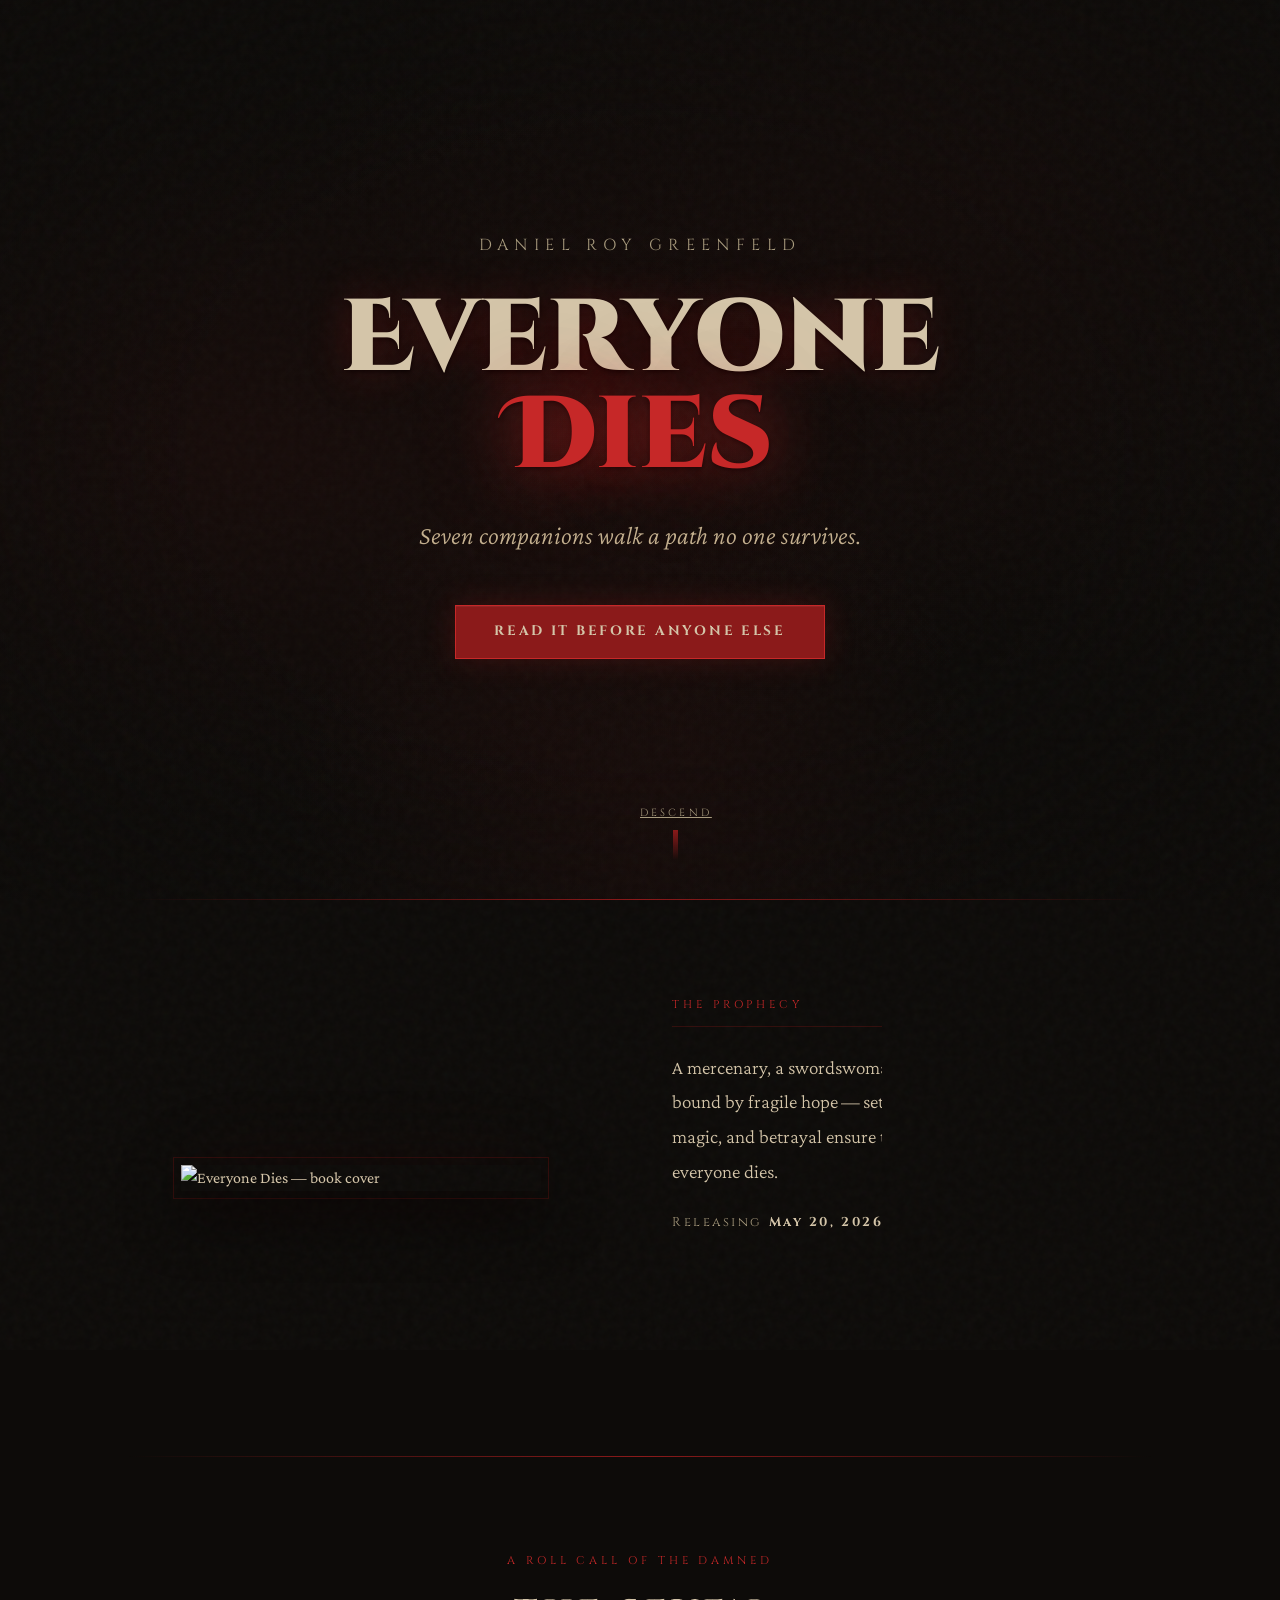
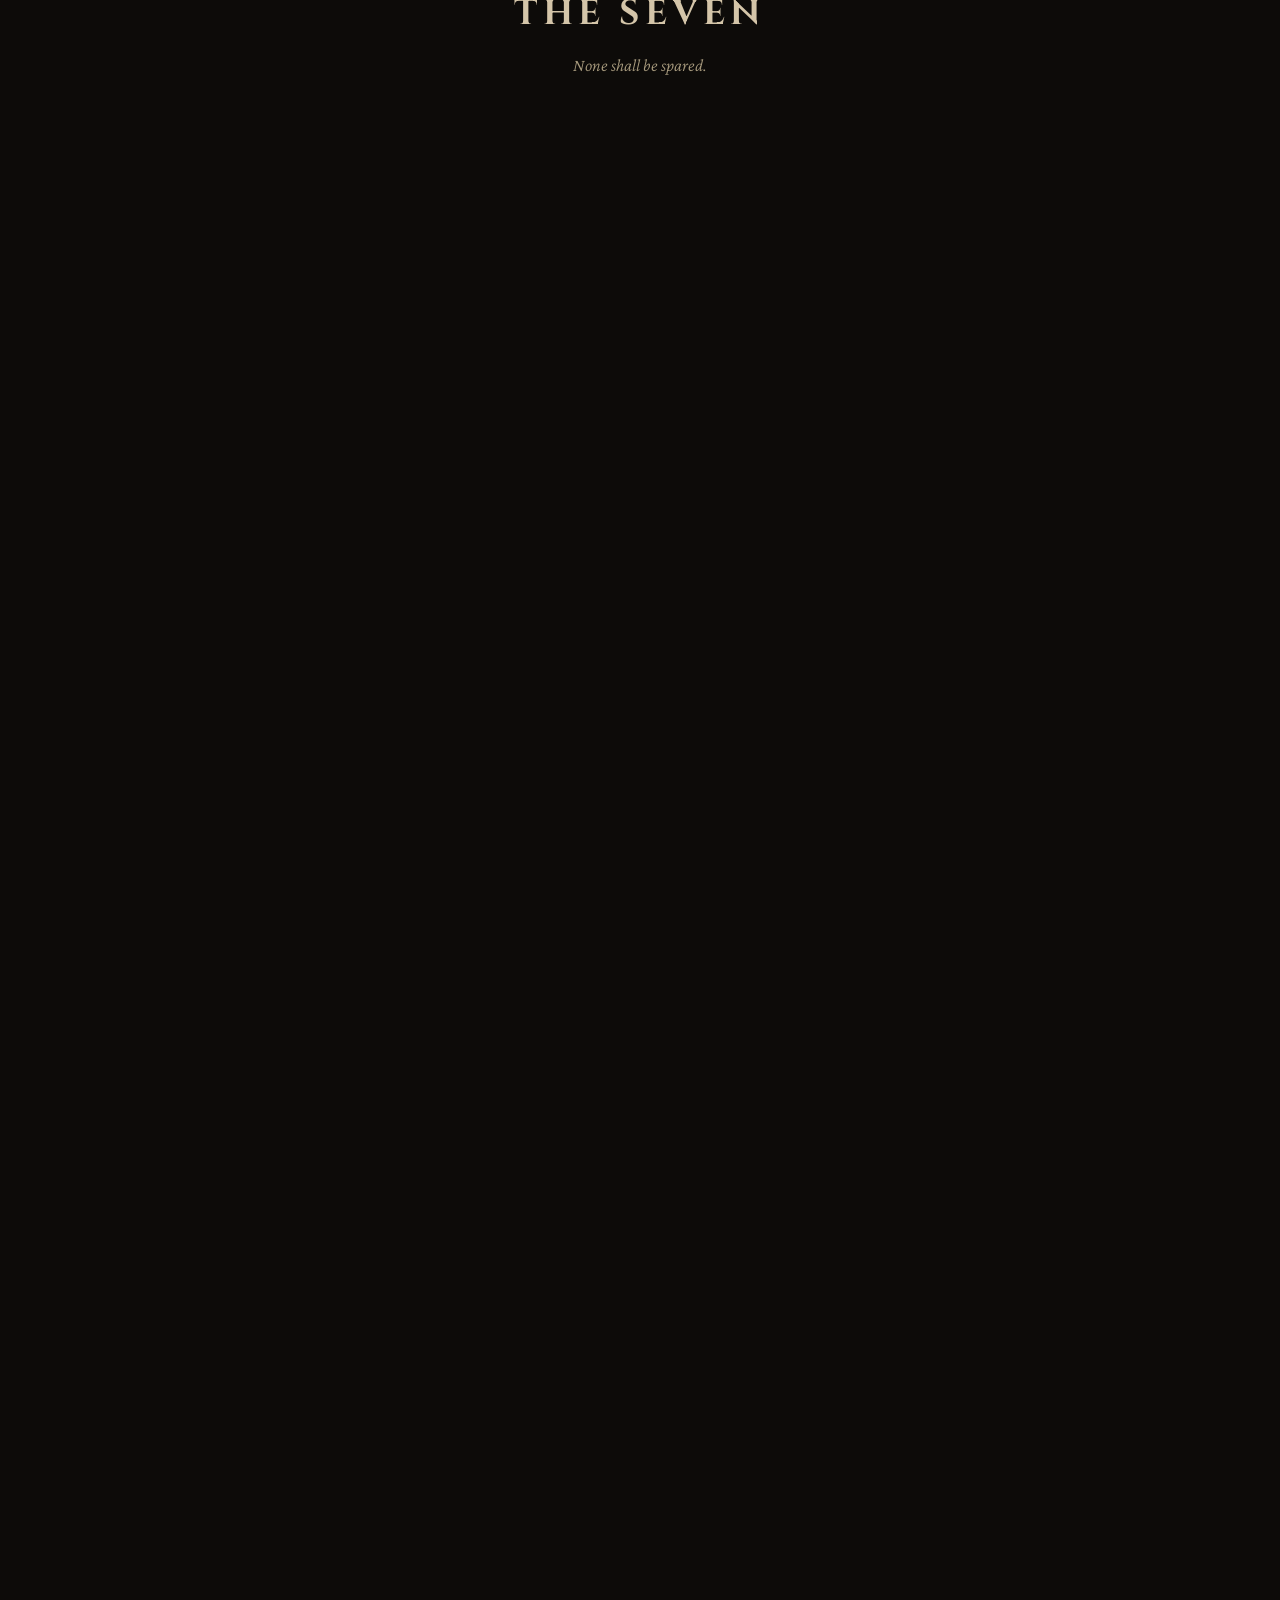
==== templates/index.html @ 9774871b "Convert over to grum daniel" ====
<!DOCTYPE html>
<html lang="en">
<head>
    <meta charset="UTF-8">
    <meta name="viewport" content="width=device-width, initial-scale=1.0">
    <title>Daniel Roy Greenfeld — Everyone Dies</title>
    <meta name="description" content="Seven companions walk a path no one survives. Everyone Dies — a grimdark fantasy by Daniel Roy Greenfeld. Get your free advance copy.">
    <meta property="og:title" content="Everyone Dies — Daniel Roy Greenfeld">
    <meta property="og:description" content="Seven companions walk a path no one survives. Get your free advance review copy.">
    <meta property="og:image" content="https://andurilharkness.com/static/images/everyone-dies.jpg">
    <meta property="og:type" content="website">
    <meta property="og:url" content="https://andurilharkness.com">
    <meta name="twitter:card" content="summary_large_image">
    <link rel="preconnect" href="https://fonts.googleapis.com">
    <link rel="preconnect" href="https://fonts.gstatic.com" crossorigin>
    <link href="https://fonts.googleapis.com/css2?family=Cinzel:wght@400;700;900&family=Crimson+Pro:ital,wght@0,300;0,400;0,600;1,300;1,400&family=Cinzel+Decorative:wght@700;900&display=swap" rel="stylesheet">
    <style>
        *, *::before, *::after {
            margin: 0;
            padding: 0;
            box-sizing: border-box;
        }

        :root {
            --blood: #8b1a1a;
            --blood-bright: #c62828;
            --blood-glow: #e53935;
            --bone: #d4c5a9;
            --bone-dim: #a89b7e;
            --parchment: #c4b08f;
            --charcoal: #1a1714;
            --obsidian: #0d0b09;
            --ash: #2a2520;
            --smoke: #3d3630;
            --ember: rgba(198, 40, 40, 0.6);
        }

        html {
            scroll-behavior: smooth;
        }

        body {
            background-color: var(--obsidian);
            color: var(--bone);
            font-family: 'Crimson Pro', Georgia, serif;
            overflow-x: hidden;
            line-height: 1.6;
            -webkit-font-smoothing: antialiased;
        }

        /* ---- ATMOSPHERIC BACKGROUND ---- */
        .atmosphere {
            position: fixed;
            top: 0;
            left: 0;
            width: 100%;
            height: 100%;
            pointer-events: none;
            z-index: 0;
        }

        .atmosphere::before {
            content: '';
            position: absolute;
            top: 0;
            left: 0;
            width: 100%;
            height: 100%;
            background:
                radial-gradient(ellipse at 20% 50%, rgba(139, 26, 26, 0.08) 0%, transparent 60%),
                radial-gradient(ellipse at 80% 20%, rgba(139, 26, 26, 0.05) 0%, transparent 50%),
                radial-gradient(ellipse at 50% 100%, rgba(139, 26, 26, 0.1) 0%, transparent 40%);
        }

        .atmosphere::after {
            content: '';
            position: absolute;
            top: 0;
            left: 0;
            width: 100%;
            height: 100%;
            background:
                radial-gradient(ellipse at center, transparent 50%, var(--obsidian) 100%);
        }

        /* Noise texture overlay */
        .grain {
            position: fixed;
            top: -50%;
            left: -50%;
            width: 200%;
            height: 200%;
            pointer-events: none;
            z-index: 1;
            opacity: 0.03;
            background-image: url("data:image/svg+xml,%3Csvg viewBox='0 0 256 256' xmlns='http://www.w3.org/2000/svg'%3E%3Cfilter id='noise'%3E%3CfeTurbulence type='fractalNoise' baseFrequency='0.9' numOctaves='4' stitchTiles='stitch'/%3E%3C/filter%3E%3Crect width='100%25' height='100%25' filter='url(%23noise)'/%3E%3C/svg%3E");
        }

        /* ---- EMBERS (floating particles) ---- */
        .embers {
            position: fixed;
            top: 0;
            left: 0;
            width: 100%;
            height: 100%;
            pointer-events: none;
            z-index: 2;
            overflow: hidden;
        }

        .ember {
            position: absolute;
            width: 2px;
            height: 2px;
            background: var(--blood-bright);
            border-radius: 50%;
            box-shadow: 0 0 6px 2px var(--ember), 0 0 12px 4px rgba(198, 40, 40, 0.3);
            animation: float-up linear infinite;
            opacity: 0;
        }

        .ember:nth-child(1) { left: 10%; animation-duration: 14s; animation-delay: 0s; }
        .ember:nth-child(2) { left: 25%; animation-duration: 18s; animation-delay: 3s; }
        .ember:nth-child(3) { left: 45%; animation-duration: 16s; animation-delay: 7s; }
        .ember:nth-child(4) { left: 65%; animation-duration: 20s; animation-delay: 2s; }
        .ember:nth-child(5) { left: 80%; animation-duration: 15s; animation-delay: 5s; }
        .ember:nth-child(6) { left: 35%; animation-duration: 22s; animation-delay: 9s; }
        .ember:nth-child(7) { left: 55%; animation-duration: 17s; animation-delay: 11s; }
        .ember:nth-child(8) { left: 90%; animation-duration: 19s; animation-delay: 1s; }
        .ember:nth-child(9) { left: 5%; animation-duration: 21s; animation-delay: 6s; }
        .ember:nth-child(10) { left: 72%; animation-duration: 16s; animation-delay: 4s; }

        @keyframes float-up {
            0% {
                transform: translateY(100vh) translateX(0) scale(0);
                opacity: 0;
            }
            10% {
                opacity: 0.8;
                transform: translateY(90vh) translateX(10px) scale(1);
            }
            50% {
                opacity: 0.4;
            }
            90% {
                opacity: 0;
            }
            100% {
                transform: translateY(-10vh) translateX(-20px) scale(0.3);
                opacity: 0;
            }
        }

        /* ---- MAIN CONTENT ---- */
        .content {
            position: relative;
            z-index: 10;
        }

        /* ---- HERO SECTION ---- */
        .hero {
            min-height: 100vh;
            display: flex;
            flex-direction: column;
            align-items: center;
            justify-content: center;
            padding: 2rem 1.5rem;
            text-align: center;
            position: relative;
        }

        .hero::after {
            content: '';
            position: absolute;
            bottom: 0;
            left: 10%;
            width: 80%;
            height: 1px;
            background: linear-gradient(90deg, transparent, var(--blood), transparent);
        }

        .author-name {
            font-family: 'Cinzel', serif;
            font-weight: 400;
            font-size: clamp(0.75rem, 1.5vw, 1rem);
            letter-spacing: 0.4em;
            text-transform: uppercase;
            color: var(--bone-dim);
            margin-bottom: 2rem;
            opacity: 0;
            animation: fade-in 1.5s ease 0.3s forwards;
        }

        .book-title {
            font-family: 'Cinzel Decorative', 'Cinzel', serif;
            font-weight: 900;
            font-size: clamp(3rem, 8vw, 7rem);
            line-height: 0.95;
            color: var(--bone);
            text-shadow:
                0 0 40px rgba(139, 26, 26, 0.4),
                0 2px 4px rgba(0, 0, 0, 0.8);
            margin-bottom: 0.3em;
            opacity: 0;
            animation: title-reveal 2s ease 0.6s forwards;
            position: relative;
        }

        .book-title .dies {
            color: var(--blood-bright);
            text-shadow:
                0 0 60px rgba(198, 40, 40, 0.6),
                0 0 120px rgba(198, 40, 40, 0.3),
                0 2px 4px rgba(0, 0, 0, 0.8);
        }

        .tagline {
            font-family: 'Crimson Pro', serif;
            font-weight: 300;
            font-style: italic;
            font-size: clamp(1.1rem, 2.5vw, 1.6rem);
            color: var(--parchment);
            max-width: 600px;
            margin: 0 auto 3rem;
            opacity: 0;
            animation: fade-in 1.5s ease 1.2s forwards;
        }

        .hero-cta {
            opacity: 0;
            animation: fade-in 1.5s ease 1.8s forwards;
        }

        @keyframes fade-in {
            from { opacity: 0; transform: translateY(12px); }
            to { opacity: 1; transform: translateY(0); }
        }

        @keyframes title-reveal {
            from { opacity: 0; transform: translateY(20px) scale(0.97); }
            to { opacity: 1; transform: translateY(0) scale(1); }
        }

        /* ---- SCROLL INDICATOR ---- */
        .scroll-hint {
            position: absolute;
            bottom: 2.5rem;
            left: 50%;
            transform: translateX(-50%);
            display: flex;
            flex-direction: column;
            align-items: center;
            gap: 0.5rem;
            opacity: 0;
            animation: fade-in 1s ease 2.5s forwards;
        }

        .scroll-hint span {
            font-family: 'Cinzel', serif;
            font-size: 0.65rem;
            letter-spacing: 0.3em;
            text-transform: uppercase;
            color: var(--bone-dim);
        }

        .scroll-arrow {
            width: 5px;
            height: 30px;
            background: linear-gradient(to bottom, var(--blood), transparent);
            position: relative;
            animation: pulse-down 2s ease infinite;
        }
        .scroll-link {
            color: inherit;
            text-decoration: underline;
        }   

        @keyframes pulse-down {
            0%, 100% { opacity: 0.4; transform: scaleY(1); }
            50% { opacity: 1; transform: scaleY(1.3); }
        }

        /* ---- BOOK SECTION ---- */
        .book-section {
            padding: 6rem 1.5rem;
            max-width: 1100px;
            margin: 0 auto;
            display: grid;
            grid-template-columns: 1fr 1fr;
            gap: 4rem;
            align-items: center;
        }

        .cover-container {
            position: relative;
            justify-self: center;
        }

        .cover-container::before {
            content: '';
            position: absolute;
            top: -8px;
            left: -8px;
            right: -8px;
            bottom: -8px;
            border: 1px solid rgba(139, 26, 26, 0.3);
            pointer-events: none;
        }

        .cover-container::after {
            content: '';
            position: absolute;
            top: 0;
            left: 0;
            right: 0;
            bottom: 0;
            box-shadow:
                0 20px 60px rgba(0, 0, 0, 0.8),
                0 0 80px rgba(139, 26, 26, 0.15);
            pointer-events: none;
        }

        .cover-img {
            display: block;
            max-width: 100%;
            width: 360px;
            height: auto;
        }

        .book-details {
            display: flex;
            flex-direction: column;
            gap: 1.5rem;
        }

        .section-label {
            font-family: 'Cinzel', serif;
            font-size: 0.7rem;
            letter-spacing: 0.35em;
            text-transform: uppercase;
            color: var(--blood-bright);
            padding-bottom: 0.75rem;
            border-bottom: 1px solid rgba(139, 26, 26, 0.3);
        }

        .blurb {
            font-family: 'Crimson Pro', serif;
            font-size: 1.2rem;
            font-weight: 300;
            line-height: 1.8;
            color: var(--bone);
        }

        .pub-date {
            font-family: 'Cinzel', serif;
            font-size: 0.8rem;
            letter-spacing: 0.2em;
            color: var(--bone-dim);
        }

        .pub-date strong {
            color: var(--bone);
            font-weight: 700;
        }

        .format-badges {
            display: flex;
            gap: 0.75rem;
            flex-wrap: wrap;
        }

        .format-badge {
            font-family: 'Cinzel', serif;
            font-size: 0.6rem;
            letter-spacing: 0.25em;
            text-transform: uppercase;
            padding: 0.4em 1em;
            border: 1px solid var(--smoke);
            color: var(--bone-dim);
        }

        /* ---- THE DOOMED (Characters) ---- */
        .doomed-section {
            padding: 6rem 1.5rem;
            text-align: center;
            position: relative;
        }

        .doomed-section::before {
            content: '';
            position: absolute;
            top: 0;
            left: 10%;
            width: 80%;
            height: 1px;
            background: linear-gradient(90deg, transparent, var(--blood), transparent);
        }

        .doomed-section::after {
            content: '';
            position: absolute;
            bottom: 0;
            left: 10%;
            width: 80%;
            height: 1px;
            background: linear-gradient(90deg, transparent, var(--blood), transparent);
        }

        .doomed-title {
            font-family: 'Cinzel', serif;
            font-weight: 700;
            font-size: clamp(1.5rem, 3vw, 2.2rem);
            letter-spacing: 0.15em;
            text-transform: uppercase;
            color: var(--bone);
            margin-bottom: 0.5rem;
        }

        .doomed-subtitle {
            font-family: 'Crimson Pro', serif;
            font-style: italic;
            font-weight: 300;
            font-size: 1.1rem;
            color: var(--bone-dim);
            margin-bottom: 3rem;
        }

        .characters {
            display: flex;
            flex-wrap: wrap;
            justify-content: center;
            gap: 0;
            max-width: 900px;
            margin: 0 auto;
        }

        .character {
            padding: 1.5rem 2rem;
            text-align: center;
            position: relative;
            transition: all 0.4s ease;
        }

        .character::after {
            content: '†';
            position: absolute;
            top: 0.5rem;
            right: 0.8rem;
            font-family: 'Crimson Pro', serif;
            font-size: 0.9rem;
            color: var(--blood);
            opacity: 0;
            transition: opacity 0.4s ease;
        }

        .character:hover::after {
            opacity: 1;
        }

        .character:hover {
            background: rgba(139, 26, 26, 0.08);
        }

        .char-name {
            font-family: 'Cinzel', serif;
            font-weight: 700;
            font-size: 1rem;
            letter-spacing: 0.15em;
            text-transform: uppercase;
            color: var(--bone);
            margin-bottom: 0.3rem;
        }

        .char-role {
            font-family: 'Crimson Pro', serif;
            font-style: italic;
            font-weight: 300;
            font-size: 0.9rem;
            color: var(--bone-dim);
        }

        /* ---- CTA SECTION ---- */
        .cta-section {
            padding: 8rem 1.5rem;
            text-align: center;
            position: relative;
            background:
                radial-gradient(ellipse at 50% 50%, rgba(139, 26, 26, 0.12) 0%, transparent 60%);
        }

        .cta-pre {
            font-family: 'Cinzel', serif;
            font-size: 0.7rem;
            letter-spacing: 0.4em;
            text-transform: uppercase;
            color: var(--blood-bright);
            margin-bottom: 1.5rem;
        }

        .cta-heading {
            font-family: 'Cinzel Decorative', 'Cinzel', serif;
            font-weight: 700;
            font-size: clamp(1.8rem, 4vw, 3rem);
            color: var(--bone);
            margin-bottom: 1rem;
            line-height: 1.2;
        }

        .cta-sub {
            font-family: 'Crimson Pro', serif;
            font-weight: 300;
            font-size: 1.15rem;
            color: var(--bone-dim);
            max-width: 500px;
            margin: 0 auto 2.5rem;
            line-height: 1.7;
        }

        /* ---- BUTTONS ---- */
        .btn {
            display: inline-block;
            font-family: 'Cinzel', serif;
            font-weight: 700;
            font-size: 0.85rem;
            letter-spacing: 0.2em;
            text-transform: uppercase;
            text-decoration: none;
            padding: 1.1em 2.8em;
            position: relative;
            overflow: hidden;
            transition: all 0.4s ease;
            cursor: pointer;
        }

        .btn-primary {
            background: var(--blood);
            color: var(--bone);
            border: 1px solid var(--blood-bright);
            box-shadow:
                0 0 30px rgba(139, 26, 26, 0.3),
                inset 0 1px 0 rgba(255, 255, 255, 0.05);
        }

        .btn-primary::before {
            content: '';
            position: absolute;
            top: 0;
            left: -100%;
            width: 100%;
            height: 100%;
            background: linear-gradient(
                90deg,
                transparent,
                rgba(255, 255, 255, 0.08),
                transparent
            );
            transition: left 0.6s ease;
        }

        .btn-primary:hover {
            background: var(--blood-bright);
            box-shadow:
                0 0 50px rgba(198, 40, 40, 0.5),
                0 0 100px rgba(198, 40, 40, 0.2),
                inset 0 1px 0 rgba(255, 255, 255, 0.1);
            transform: translateY(-2px);
        }

        .btn-primary:hover::before {
            left: 100%;
        }

        .btn-primary:active {
            transform: translateY(0);
        }

        .btn-ghost {
            background: transparent;
            color: var(--bone-dim);
            border: 1px solid var(--smoke);
        }

        .btn-ghost:hover {
            border-color: var(--blood);
            color: var(--bone);
        }

        /* ---- CTA URGENCY NOTE ---- */
        .cta-note {
            margin-top: 1.5rem;
            font-family: 'Crimson Pro', serif;
            font-size: 0.85rem;
            font-style: italic;
            color: var(--bone-dim);
            opacity: 0.7;
        }

        /* ---- FOOTER ---- */
        footer {
            padding: 3rem 1.5rem;
            text-align: center;
            position: relative;
        }

        footer::before {
            content: '';
            position: absolute;
            top: 0;
            left: 20%;
            width: 60%;
            height: 1px;
            background: linear-gradient(90deg, transparent, var(--smoke), transparent);
        }

        .footer-name {
            font-family: 'Cinzel', serif;
            font-size: 0.7rem;
            letter-spacing: 0.3em;
            text-transform: uppercase;
            color: var(--bone-dim);
            opacity: 0.5;
        }

        /* ---- DECORATIVE ELEMENTS ---- */
        .ornament {
            display: block;
            text-align: center;
            font-family: 'Crimson Pro', serif;
            font-size: 1.5rem;
            color: var(--blood);
            opacity: 0.5;
            margin: 2rem auto;
            letter-spacing: 0.5em;
        }

        /* ---- RESPONSIVE ---- */
        @media (max-width: 768px) {
            .book-section {
                grid-template-columns: 1fr;
                gap: 3rem;
                padding: 4rem 1.5rem;
            }

            .cover-img {
                width: 280px;
            }

            .book-details {
                text-align: center;
            }

            .format-badges {
                justify-content: center;
            }

            .character {
                padding: 1rem 1.5rem;
            }

            .cta-section {
                padding: 5rem 1.5rem;
            }

            .doomed-section {
                padding: 4rem 1.5rem;
            }
        }

        @media (max-width: 480px) {
            .hero {
                padding: 2rem 1rem;
            }

            .cover-img {
                width: 240px;
            }

            .btn {
                font-size: 0.75rem;
                padding: 1em 2em;
            }

            .blurb {
                font-size: 1.05rem;
            }
        }

        /* ---- SCROLL ANIMATIONS ---- */
        .reveal {
            opacity: 0;
            transform: translateY(30px);
            transition: opacity 0.8s ease, transform 0.8s ease;
        }

        .reveal.visible {
            opacity: 1;
            transform: translateY(0);
        }

    </style>
</head>
<body>

    <!-- Atmospheric layers -->
    <div class="atmosphere"></div>
    <div class="grain"></div>
    <div class="embers">
        <div class="ember"></div>
        <div class="ember"></div>
        <div class="ember"></div>
        <div class="ember"></div>
        <div class="ember"></div>
        <div class="ember"></div>
        <div class="ember"></div>
        <div class="ember"></div>
        <div class="ember"></div>
        <div class="ember"></div>
    </div>

    <div class="content">

        <!-- ======== HERO ======== -->
        <section class="hero">
            <p class="author-name">Daniel Roy Greenfeld</p>
            <h1 class="book-title">Everyone<br><span class="dies">Dies</span></h1>
            <p class="tagline">Seven companions walk a path no one survives.</p>
            <div class="hero-cta">
                <a href="https://storyoriginapp.com/reviewcopies/48e4c3d5-67a9-44c2-b199-a165c8a851ad?via=anduril" class="btn btn-primary">Read It Before Anyone Else</a>
            </div>
            <div class="scroll-hint">
                <span><a class="scroll-link" href="#prophecy">Descend</a></span>
                <div class="scroll-arrow"></div>
            </div>
        </section>

        <!-- ======== BOOK DETAILS ======== -->
        <section class="book-section" id="prophecy">
            <div class="cover-container reveal">
                <img
                    class="cover-img"
                    src="https://uploads.storyoriginapp.com/c/bc/527eb4d5-3205-4532-bd0b-eb390987ad49.jpg"
                    alt="Everyone Dies — book cover"
                    loading="lazy"
                >
            </div>
            <div class="book-details reveal">
                <p class="section-label">The Prophecy</p>
                <p class="blurb">
                    A mercenary, a swordswoman, a mage, a seer&thinsp;&mdash;&thinsp;and others
                    bound by fragile hope&thinsp;&mdash;&thinsp;set out together. But prophecy,
                    dark magic, and betrayal ensure that by the end of their journey,
                    everyone dies.
                </p>
                <p class="pub-date">Releasing <strong>May 20, 2026 on Amazon</strong></p>
                <div class="format-badges">
                    <span class="format-badge">EPUB</span>
                    <span class="format-badge">MOBI</span>
                    <span class="format-badge">PDF</span>
                </div>
                <a href="/arc" class="btn btn-primary" style="align-self: flex-start;">Claim Your Free Advance Review Copy</a>
            </div>
        </section>

        <!-- ======== THE DOOMED ======== -->
        <section class="doomed-section">
            <div class="reveal">
                <p class="section-label" style="border: none; text-align: center; padding-bottom: 1rem;">A Roll Call of the Damned</p>
                <h2 class="doomed-title">The Seven</h2>
                <p class="doomed-subtitle">None shall be spared.</p>
            </div>
            <div class="characters reveal">
                <div class="character">
                    <p class="char-name">Aaron</p>
                    <p class="char-role">Mercenary Archer</p>
                </div>
                <div class="character">
                    <p class="char-name">Bram</p>
                    <p class="char-role">Skilled Competitor</p>
                </div>
                <div class="character">
                    <p class="char-name">Timo</p>
                    <p class="char-role">Woodcutter</p>
                </div>
                <div class="character">
                    <p class="char-name">Melody</p>
                    <p class="char-role">Swordswoman</p>
                </div>
                <div class="character">
                    <p class="char-name">Trent</p>
                    <p class="char-role">Aging Soldier</p>
                </div>
                <div class="character">
                    <p class="char-name">Konstantina</p>
                    <p class="char-role">Fire Mage</p>
                </div>
                <div class="character">
                    <p class="char-name">Shai</p>
                    <p class="char-role">Cursed Seer</p>
                </div>
            </div>
            <span class="ornament reveal">&#x2020; &#x2020; &#x2020; &#x2020; &#x2020; &#x2020; &#x2020;</span>
        </section>

        <!-- ======== FINAL CTA ======== -->
        <section class="cta-section">
            <div class="reveal">
                <p class="cta-pre">Free Advance Review Copy</p>
                <h2 class="cta-heading">Know Their Names<br>Before the World Does</h2>
                <p class="cta-sub">
                    Be among the first to read <em>Everyone Dies</em>.
                    Download your free advance copy now, and leave a review
                    when the book launches May&nbsp;20 on Amazon.
                </p>
                <a href="/arc" class="btn btn-primary">Get Your Free Advance Review Copy</a>
                <p class="cta-note">Available as EPUB, MOBI, or PDF. No purchase necessary.</p>

                <span class="ornament reveal">&#x2020; &#x2020; &#x2020; &#x2020; &#x2020; &#x2020; &#x2020;</span>

                <h2 class="cta-heading">Get notifications</h2>

                <p class="cta-sub">Join the mailing list to get periodic notifications from the author.
                    Unsubscribe anytime.

                </p>

                <a href="/list-signup" class="btn btn-primary">Sign up to the mailing list</a>
                
            </div>
        </section>

        


        <!-- ======== FOOTER ======== -->
        <footer>
            <p class="footer-name">&copy; 2026 Daniel Roy Greenfeld</p>
        </footer>

    </div>

    <script>
        // Scroll-triggered reveal animations
        const reveals = document.querySelectorAll('.reveal');

        function checkReveal() {
            const windowHeight = window.innerHeight;
            reveals.forEach(el => {
                const top = el.getBoundingClientRect().top;
                if (top < windowHeight - 80) {
                    el.classList.add('visible');
                }
            });
        }

        window.addEventListener('scroll', checkReveal, { passive: true });
        window.addEventListener('load', checkReveal);
    </script>

</body>
</html>
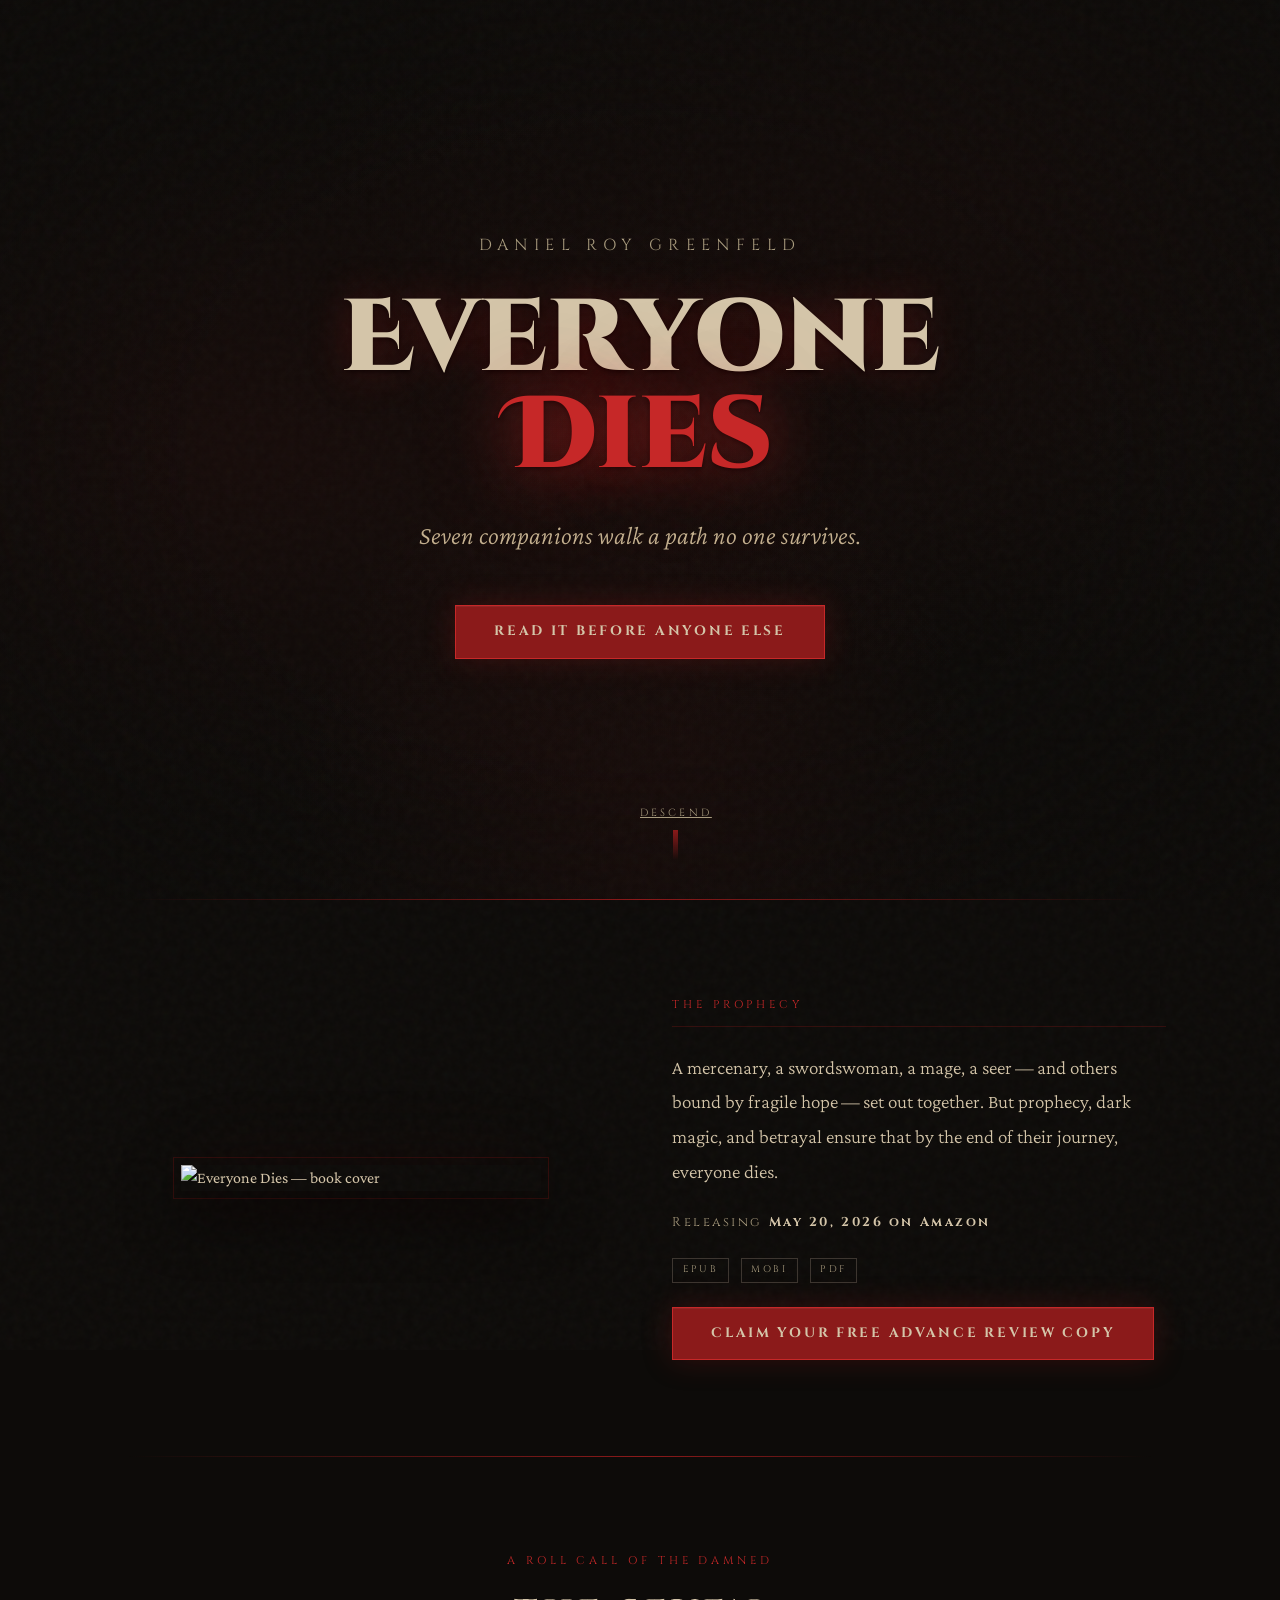
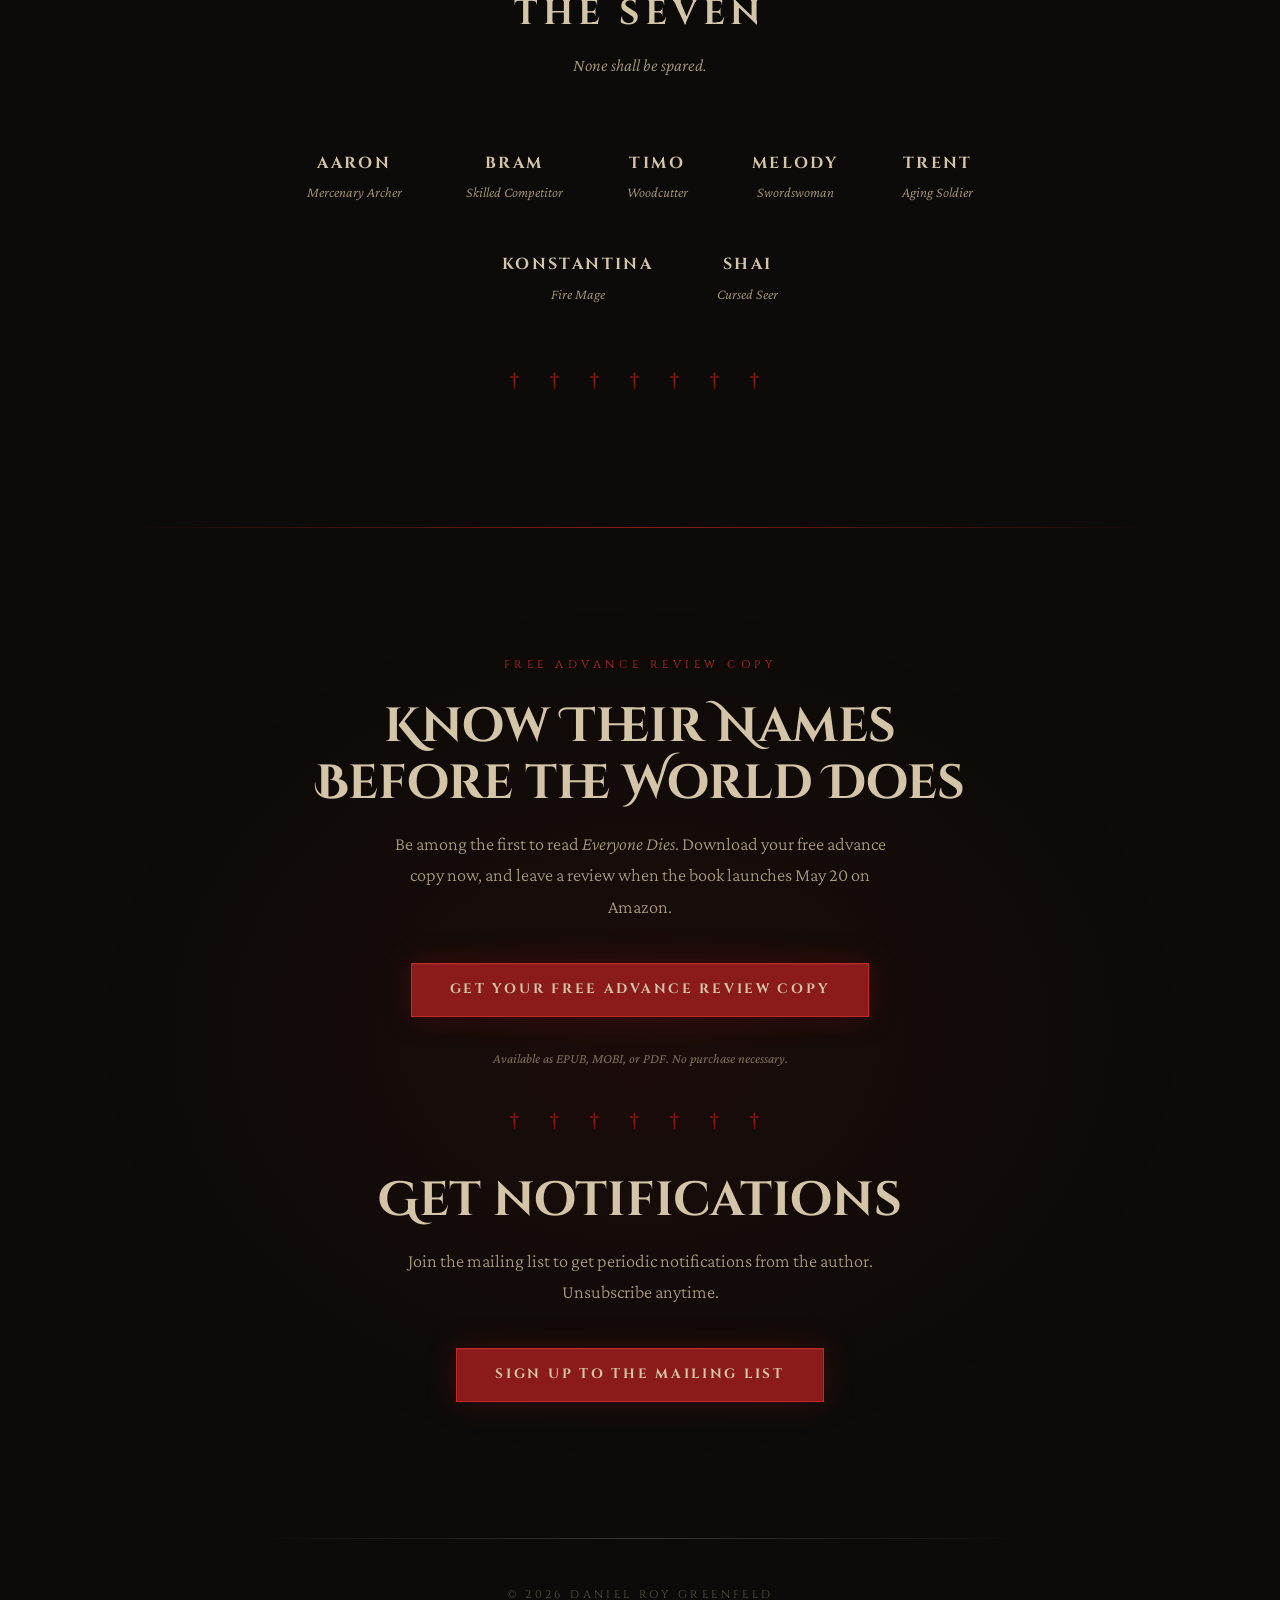
==== commit f371cf55: "Work on converting to grimdaniel" ====
--- a/templates/index.html
+++ b/templates/index.html
@@ -7,9 +7,9 @@
     <meta name="description" content="Seven companions walk a path no one survives. Everyone Dies — a grimdark fantasy by Daniel Roy Greenfeld. Get your free advance copy.">
     <meta property="og:title" content="Everyone Dies — Daniel Roy Greenfeld">
     <meta property="og:description" content="Seven companions walk a path no one survives. Get your free advance review copy.">
-    <meta property="og:image" content="https://andurilharkness.com/static/images/everyone-dies.jpg">
+    <meta property="og:image" content="https://grimdaniel.com/static/images/everyone-dies.jpg">
     <meta property="og:type" content="website">
-    <meta property="og:url" content="https://andurilharkness.com">
+    <meta property="og:url" content="https://grimdaniel.com">
     <meta name="twitter:card" content="summary_large_image">
     <link rel="preconnect" href="https://fonts.googleapis.com">
     <link rel="preconnect" href="https://fonts.gstatic.com" crossorigin>
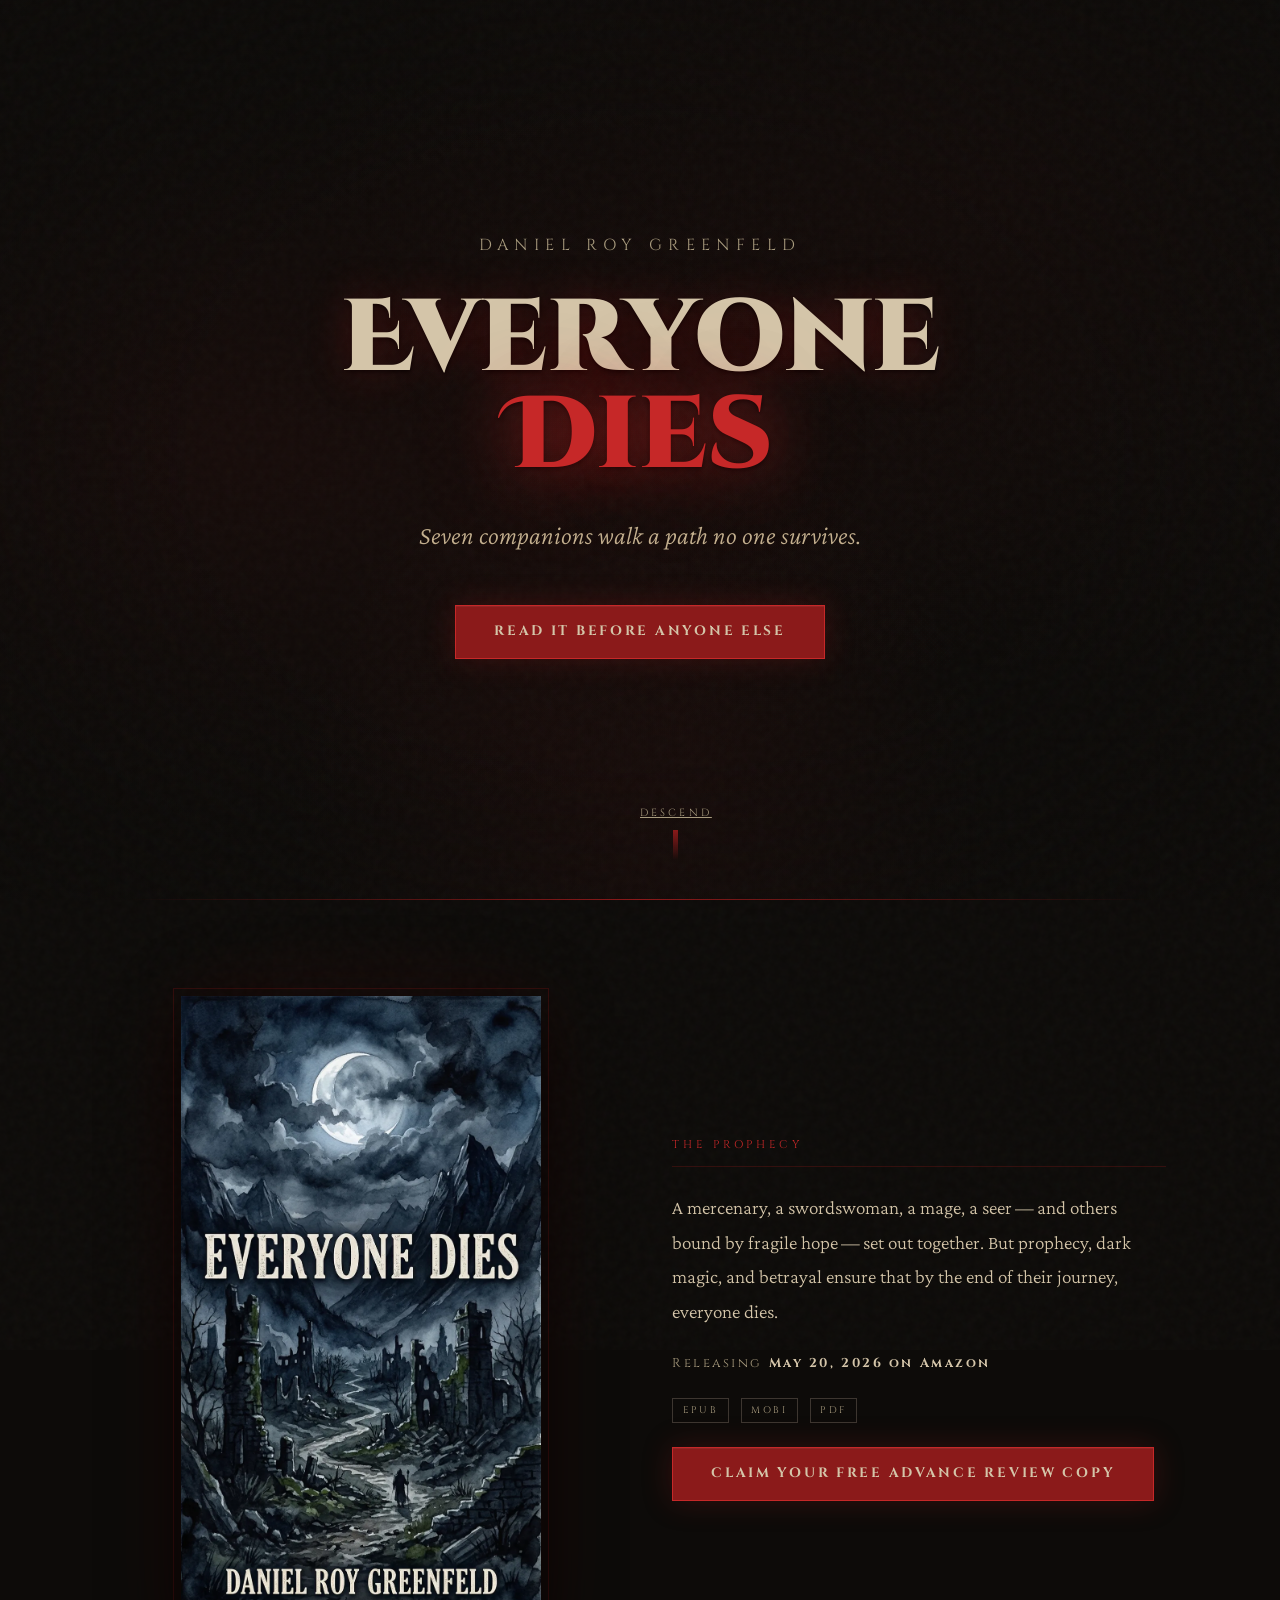
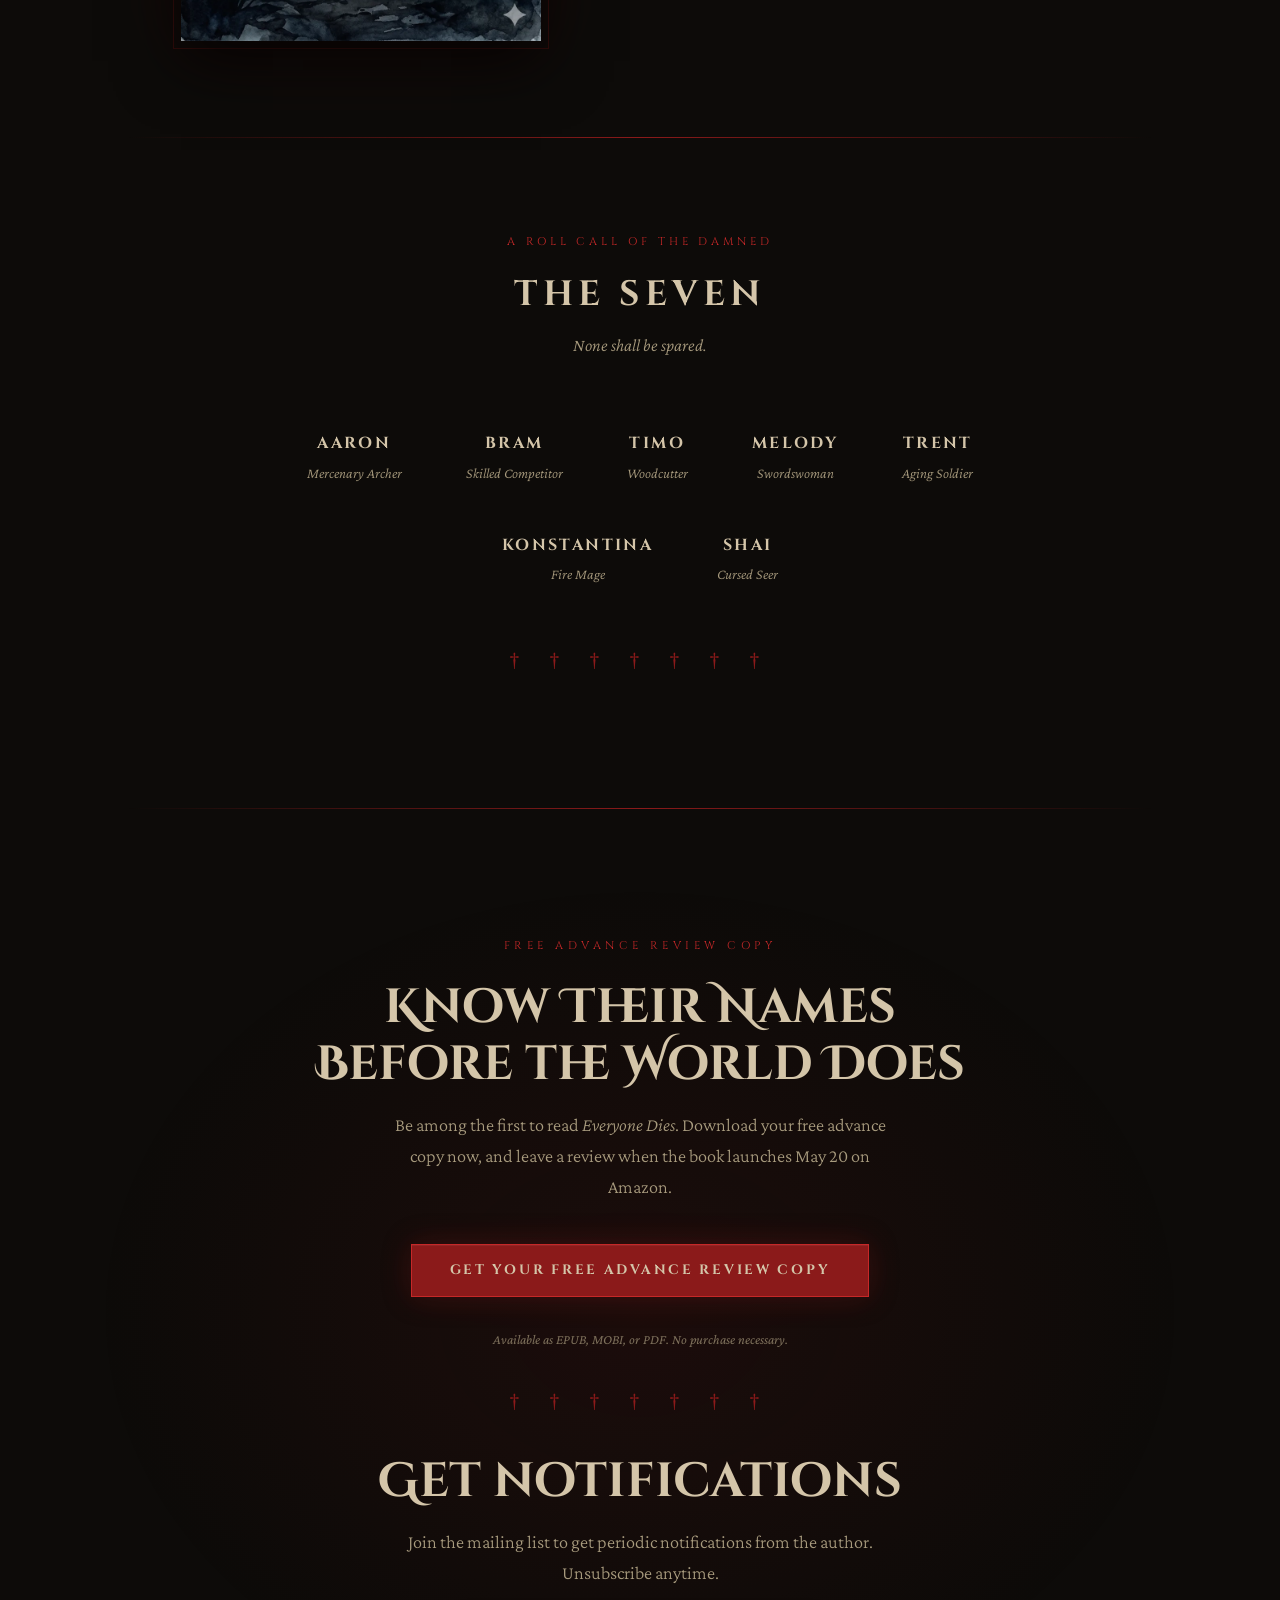
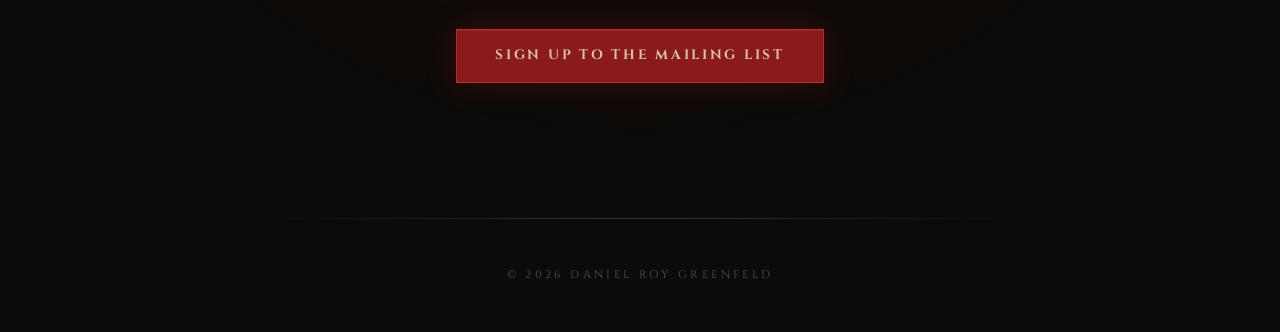
==== commit c57d42f1: "Improving the curse cover" ====
--- a/templates/index.html
+++ b/templates/index.html
@@ -7,7 +7,7 @@
     <meta name="description" content="Seven companions walk a path no one survives. Everyone Dies — a grimdark fantasy by Daniel Roy Greenfeld. Get your free advance copy.">
     <meta property="og:title" content="Everyone Dies — Daniel Roy Greenfeld">
     <meta property="og:description" content="Seven companions walk a path no one survives. Get your free advance review copy.">
-    <meta property="og:image" content="https://grimdaniel.com/static/images/everyone-dies.jpg">
+    <meta property="og:image" content="https://grimdaniel.com/static/images/everyone-dies.webp">
     <meta property="og:type" content="website">
     <meta property="og:url" content="https://grimdaniel.com">
     <meta name="twitter:card" content="summary_large_image">
@@ -738,7 +738,7 @@
             <div class="cover-container reveal">
                 <img
                     class="cover-img"
-                    src="https://uploads.storyoriginapp.com/c/bc/527eb4d5-3205-4532-bd0b-eb390987ad49.jpg"
+                    src="/static/books/everyone-dies.webp"
                     alt="Everyone Dies — book cover"
                     loading="lazy"
                 >
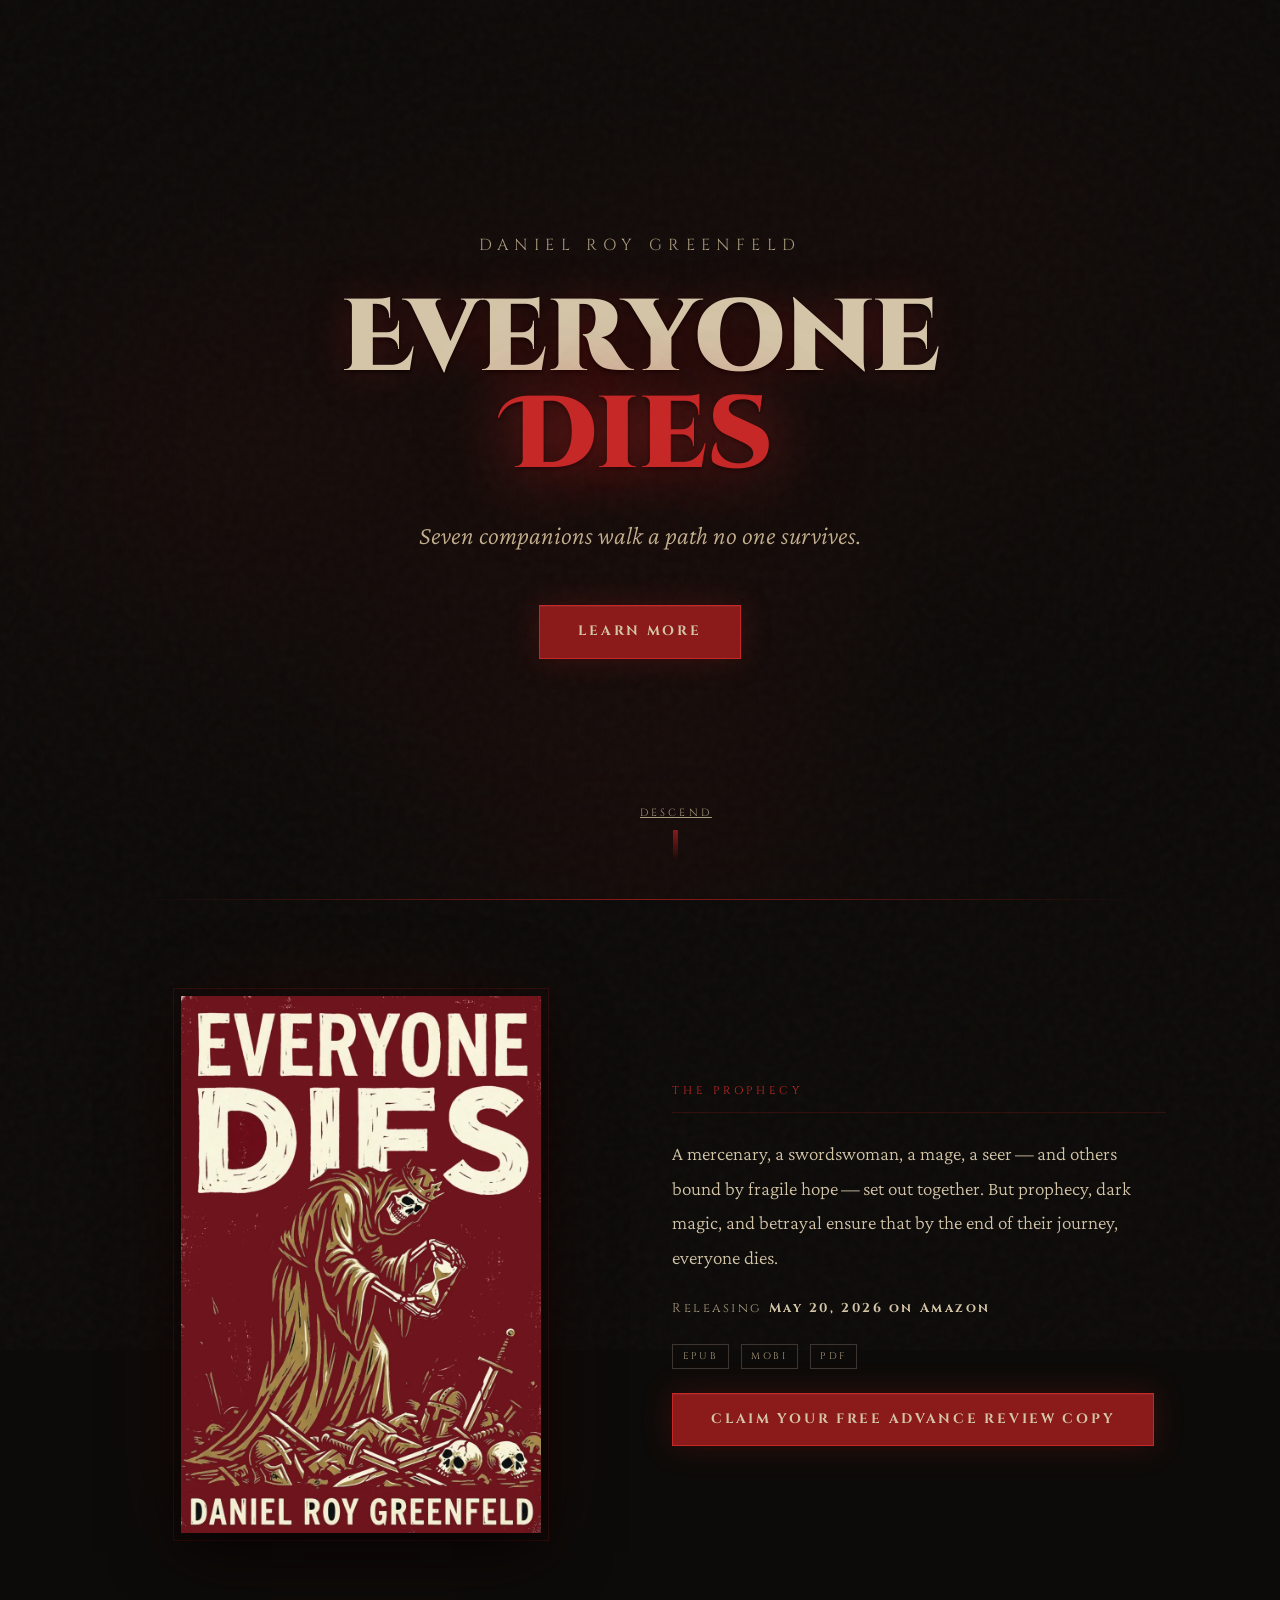
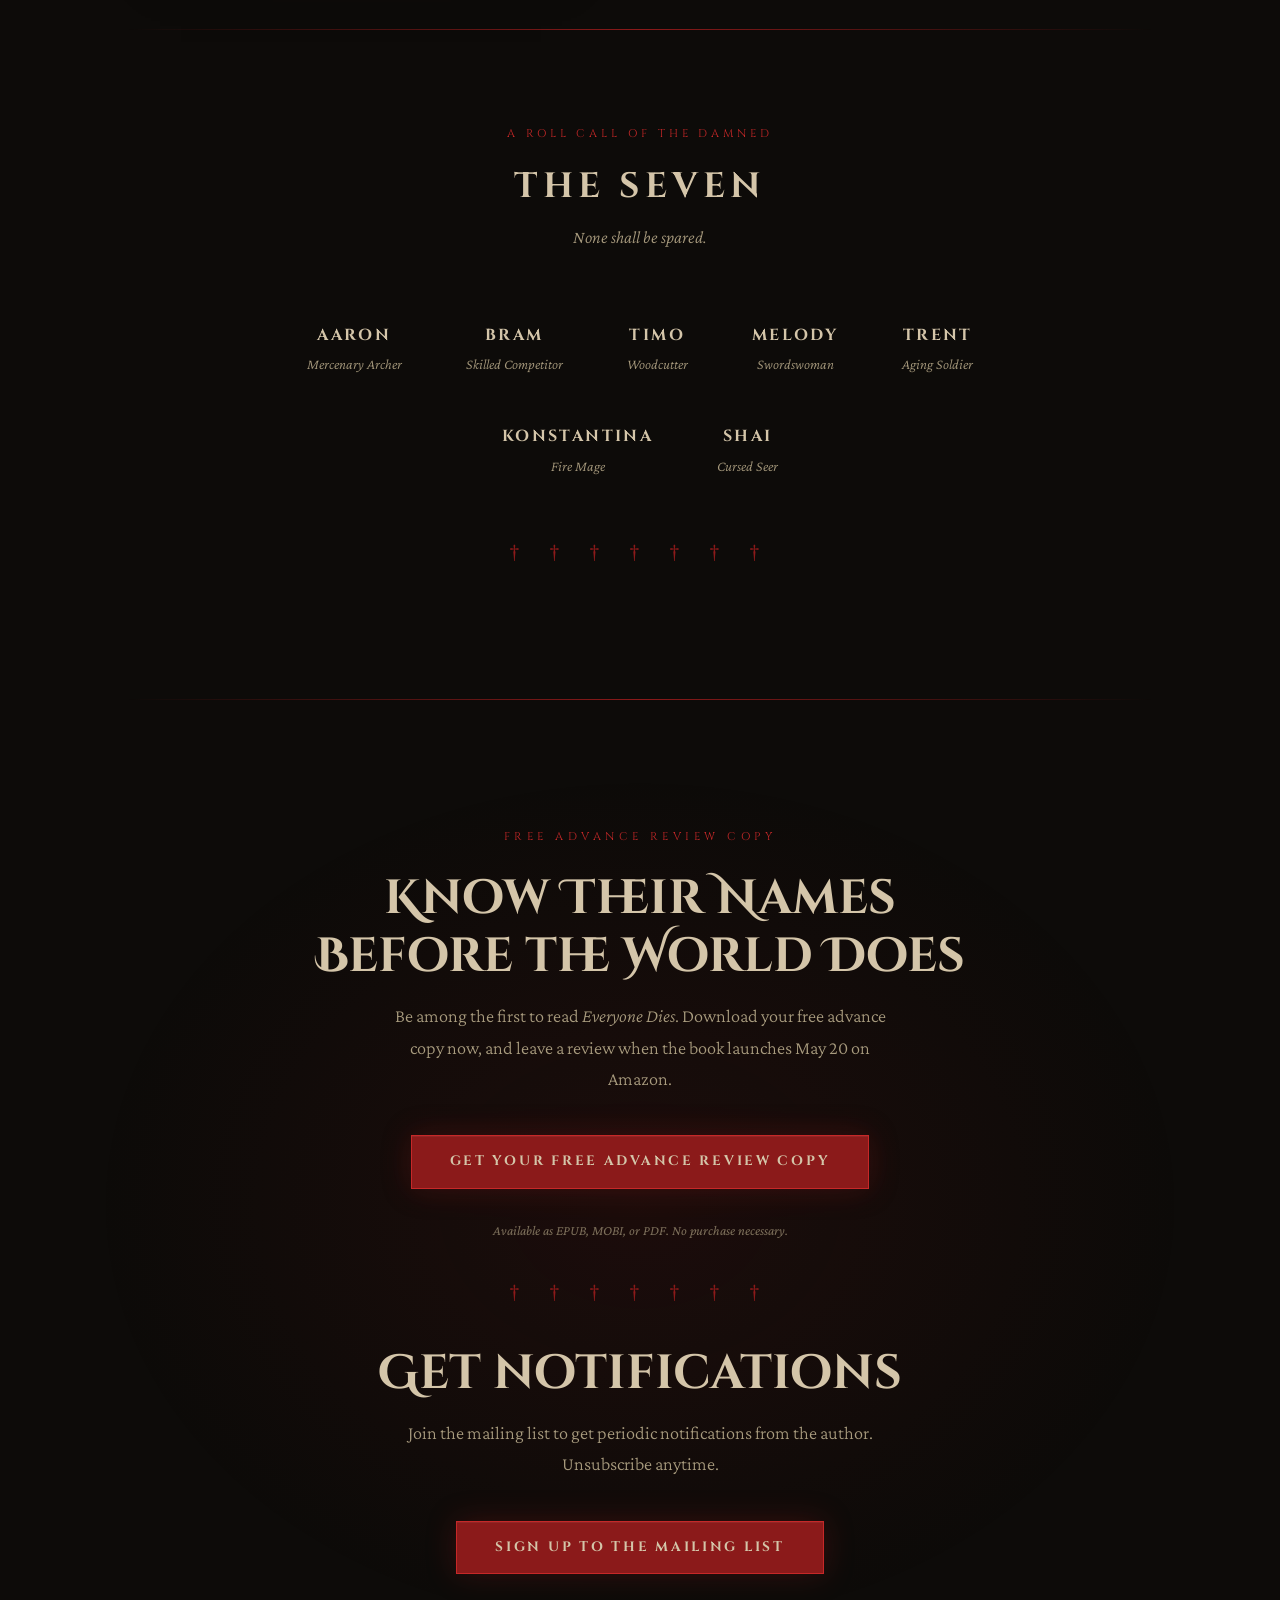
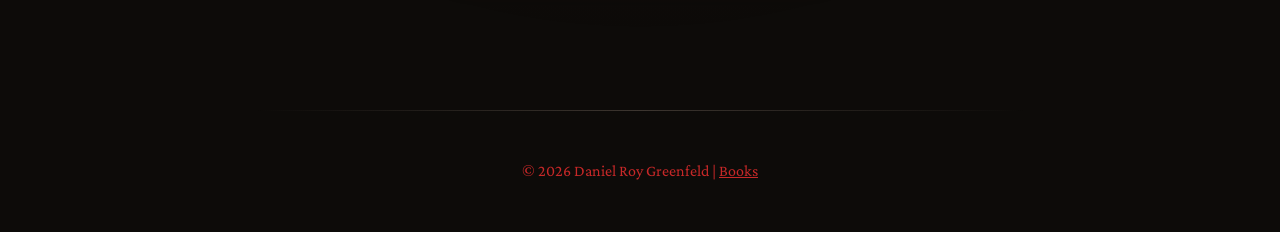
==== commit 1966f1a3: "Working on books" ====
--- a/templates/index.html
+++ b/templates/index.html
@@ -725,7 +725,7 @@
             <h1 class="book-title">Everyone<br><span class="dies">Dies</span></h1>
             <p class="tagline">Seven companions walk a path no one survives.</p>
             <div class="hero-cta">
-                <a href="https://storyoriginapp.com/reviewcopies/48e4c3d5-67a9-44c2-b199-a165c8a851ad?via=anduril" class="btn btn-primary">Read It Before Anyone Else</a>
+                <a href="#prophecy" class="btn btn-primary">Learn More</a>
             </div>
             <div class="scroll-hint">
                 <span><a class="scroll-link" href="#prophecy">Descend</a></span>
@@ -833,7 +833,7 @@
 
         <!-- ======== FOOTER ======== -->
         <footer>
-            <p class="footer-name">&copy; 2026 Daniel Roy Greenfeld</p>
+            <p style="color: #c62828;">&copy; 2026 Daniel Roy Greenfeld | <a style="color: #c62828;" href="/books">Books</a></p>
         </footer>
 
     </div>
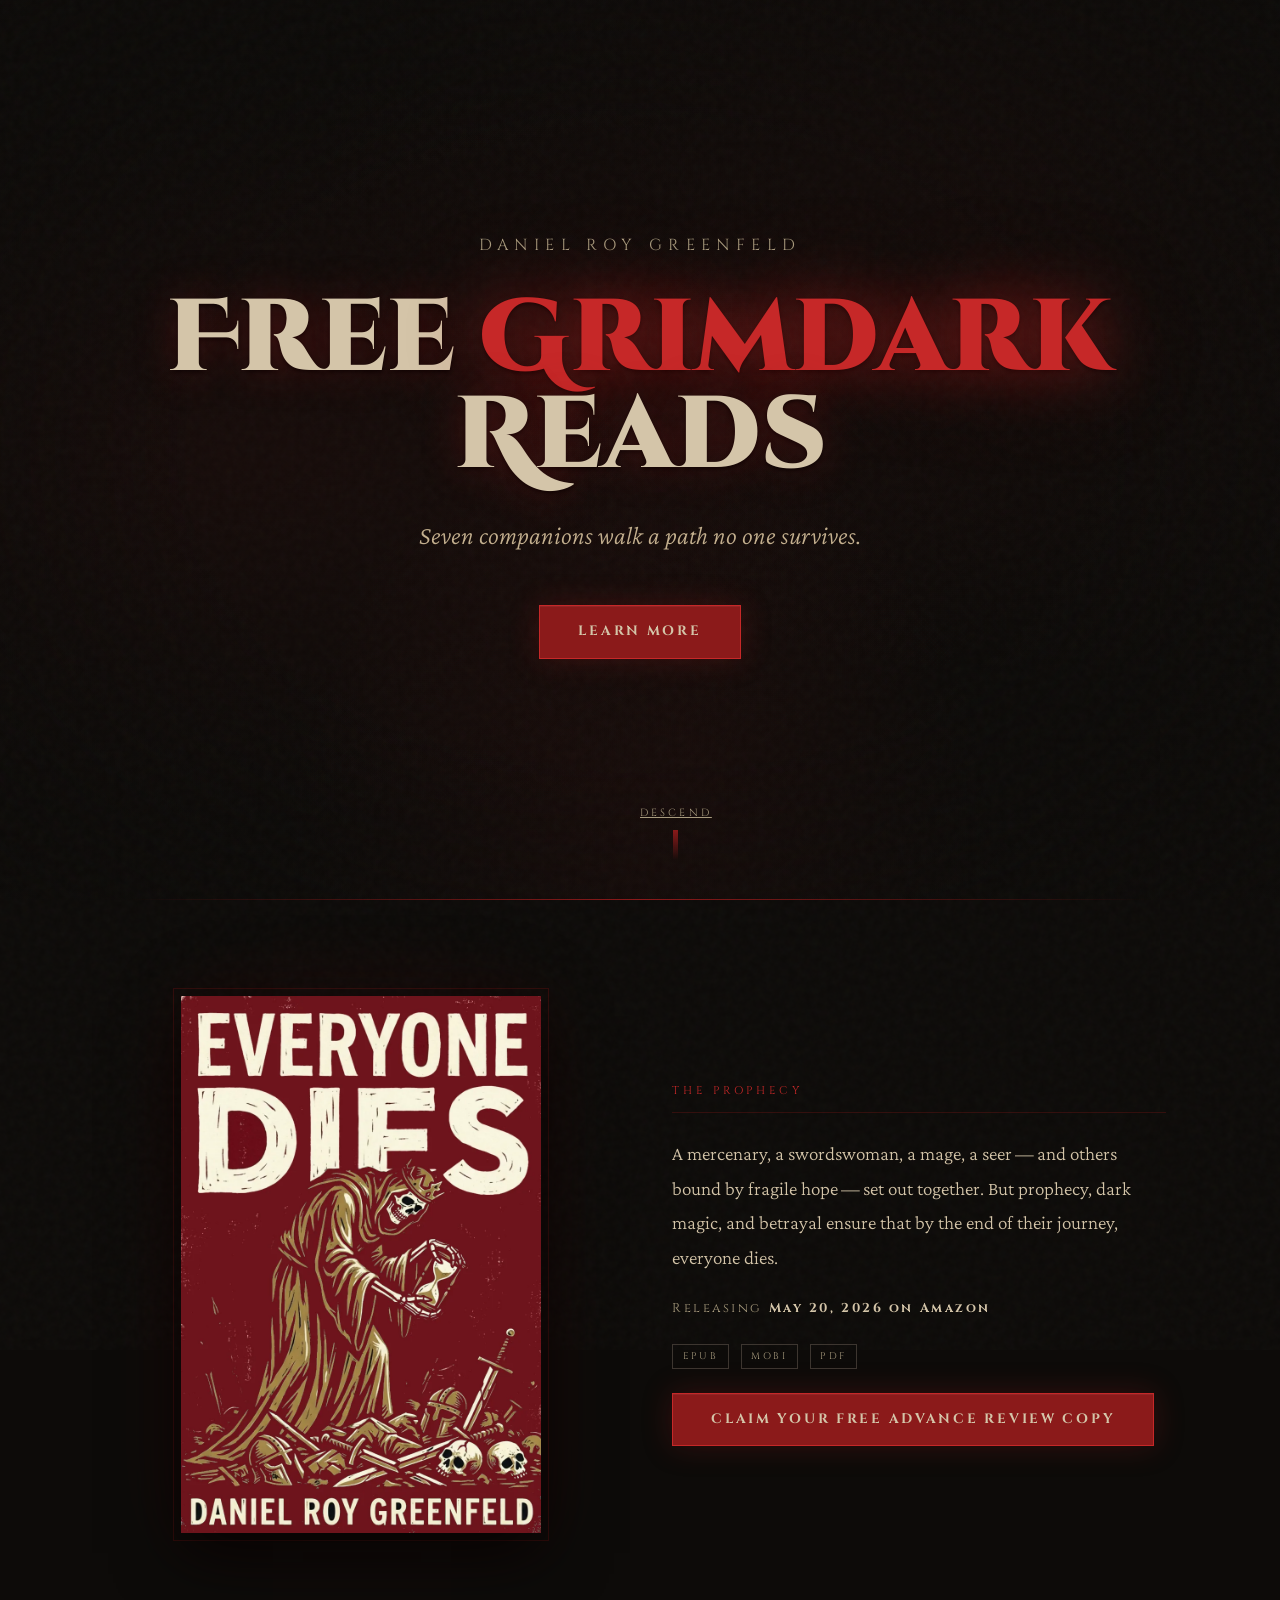
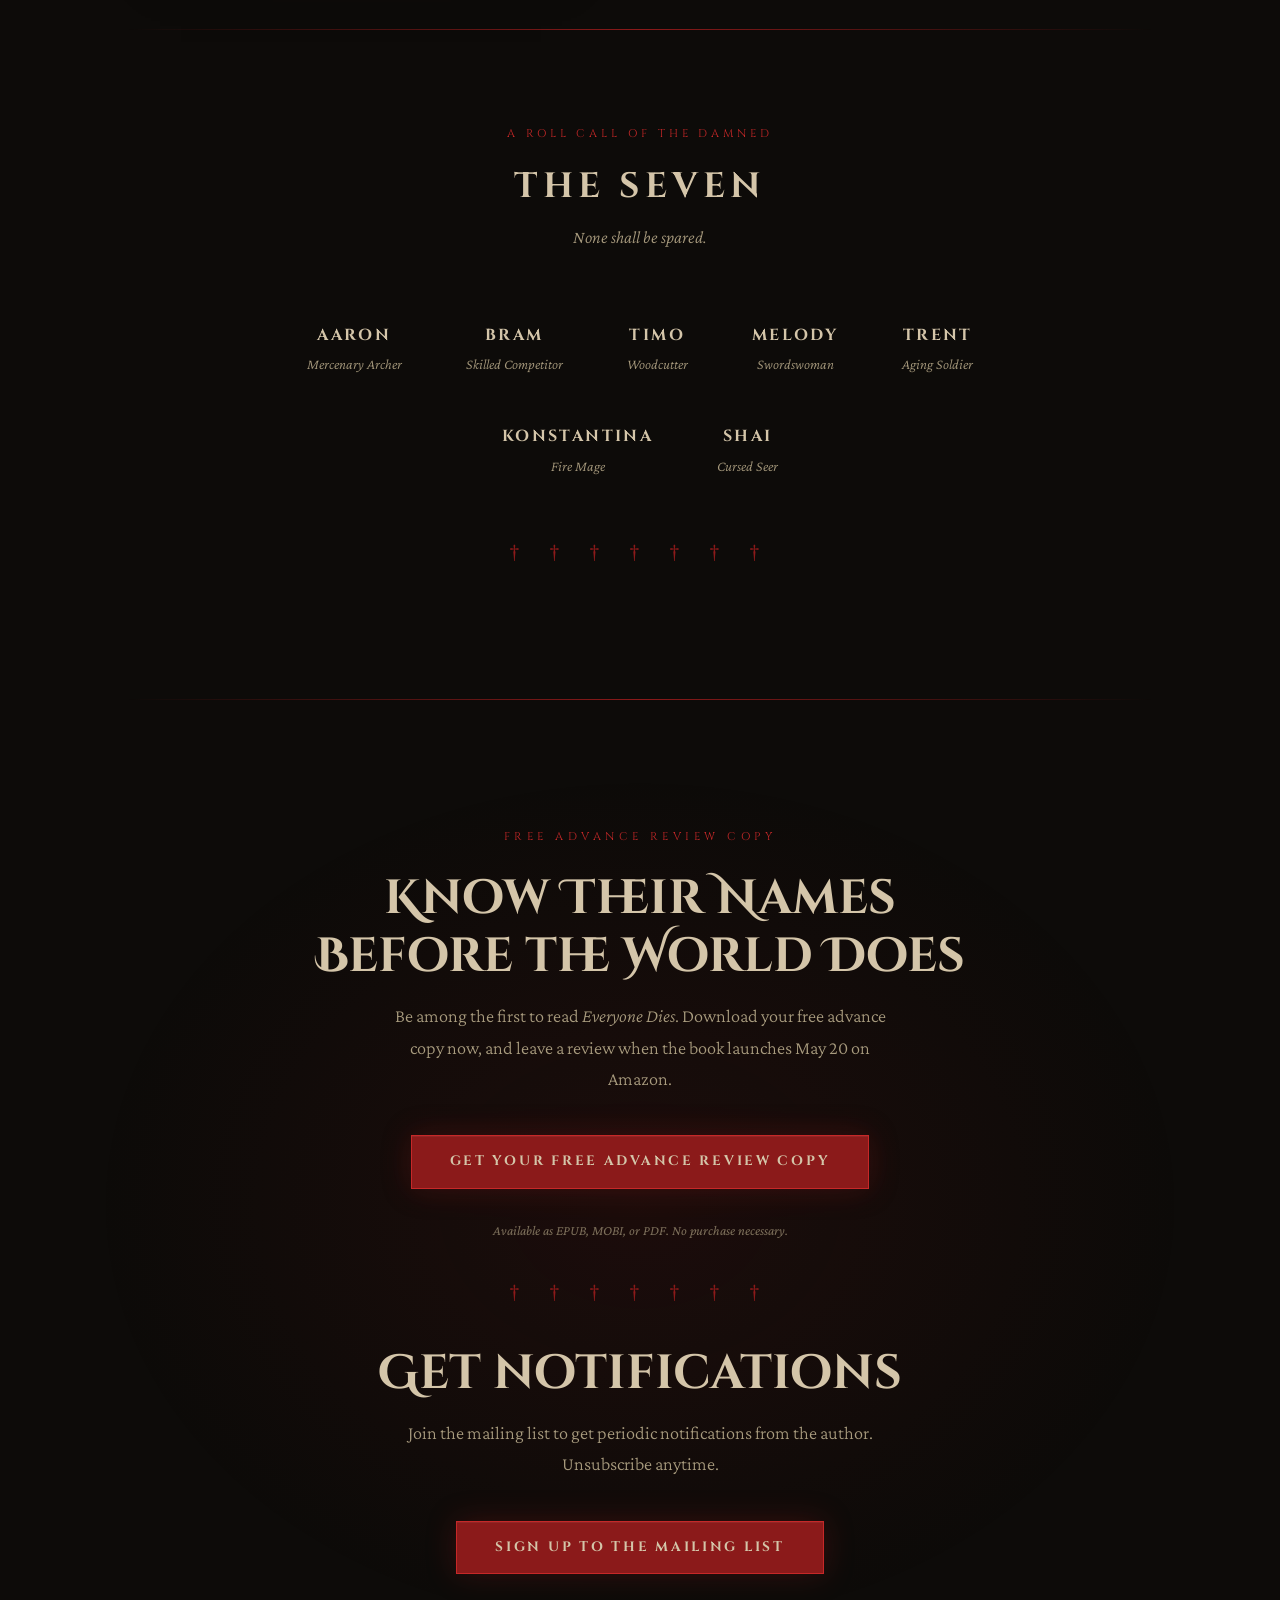
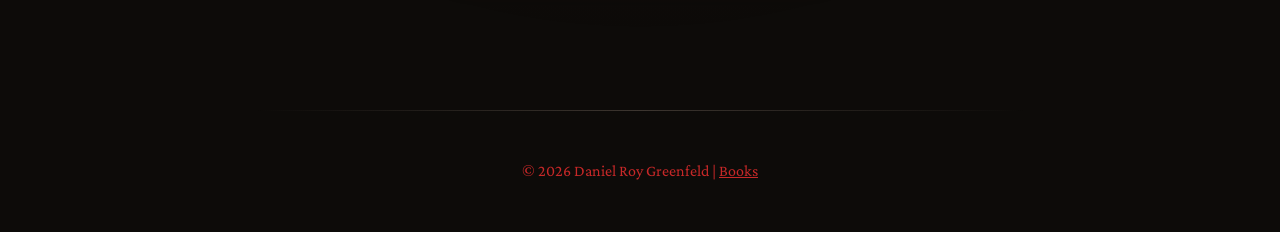
==== commit 765a65fc: "Fix link" ====
--- a/templates/index.html
+++ b/templates/index.html
@@ -7,7 +7,7 @@
     <meta name="description" content="Seven companions walk a path no one survives. Everyone Dies — a grimdark fantasy by Daniel Roy Greenfeld. Get your free advance copy.">
     <meta property="og:title" content="Everyone Dies — Daniel Roy Greenfeld">
     <meta property="og:description" content="Seven companions walk a path no one survives. Get your free advance review copy.">
-    <meta property="og:image" content="https://grimdaniel.com/static/images/everyone-dies.webp">
+    <meta property="og:image" content="https://grimdaniel.com/static/books/everyone-dies.webp">
     <meta property="og:type" content="website">
     <meta property="og:url" content="https://grimdaniel.com">
     <meta name="twitter:card" content="summary_large_image">
@@ -722,7 +722,7 @@
         <!-- ======== HERO ======== -->
         <section class="hero">
             <p class="author-name">Daniel Roy Greenfeld</p>
-            <h1 class="book-title">Everyone<br><span class="dies">Dies</span></h1>
+            <h1 class="book-title">Free <span class="dies">Grimdark</span> Reads</span></h1>
             <p class="tagline">Seven companions walk a path no one survives.</p>
             <div class="hero-cta">
                 <a href="#prophecy" class="btn btn-primary">Learn More</a>
